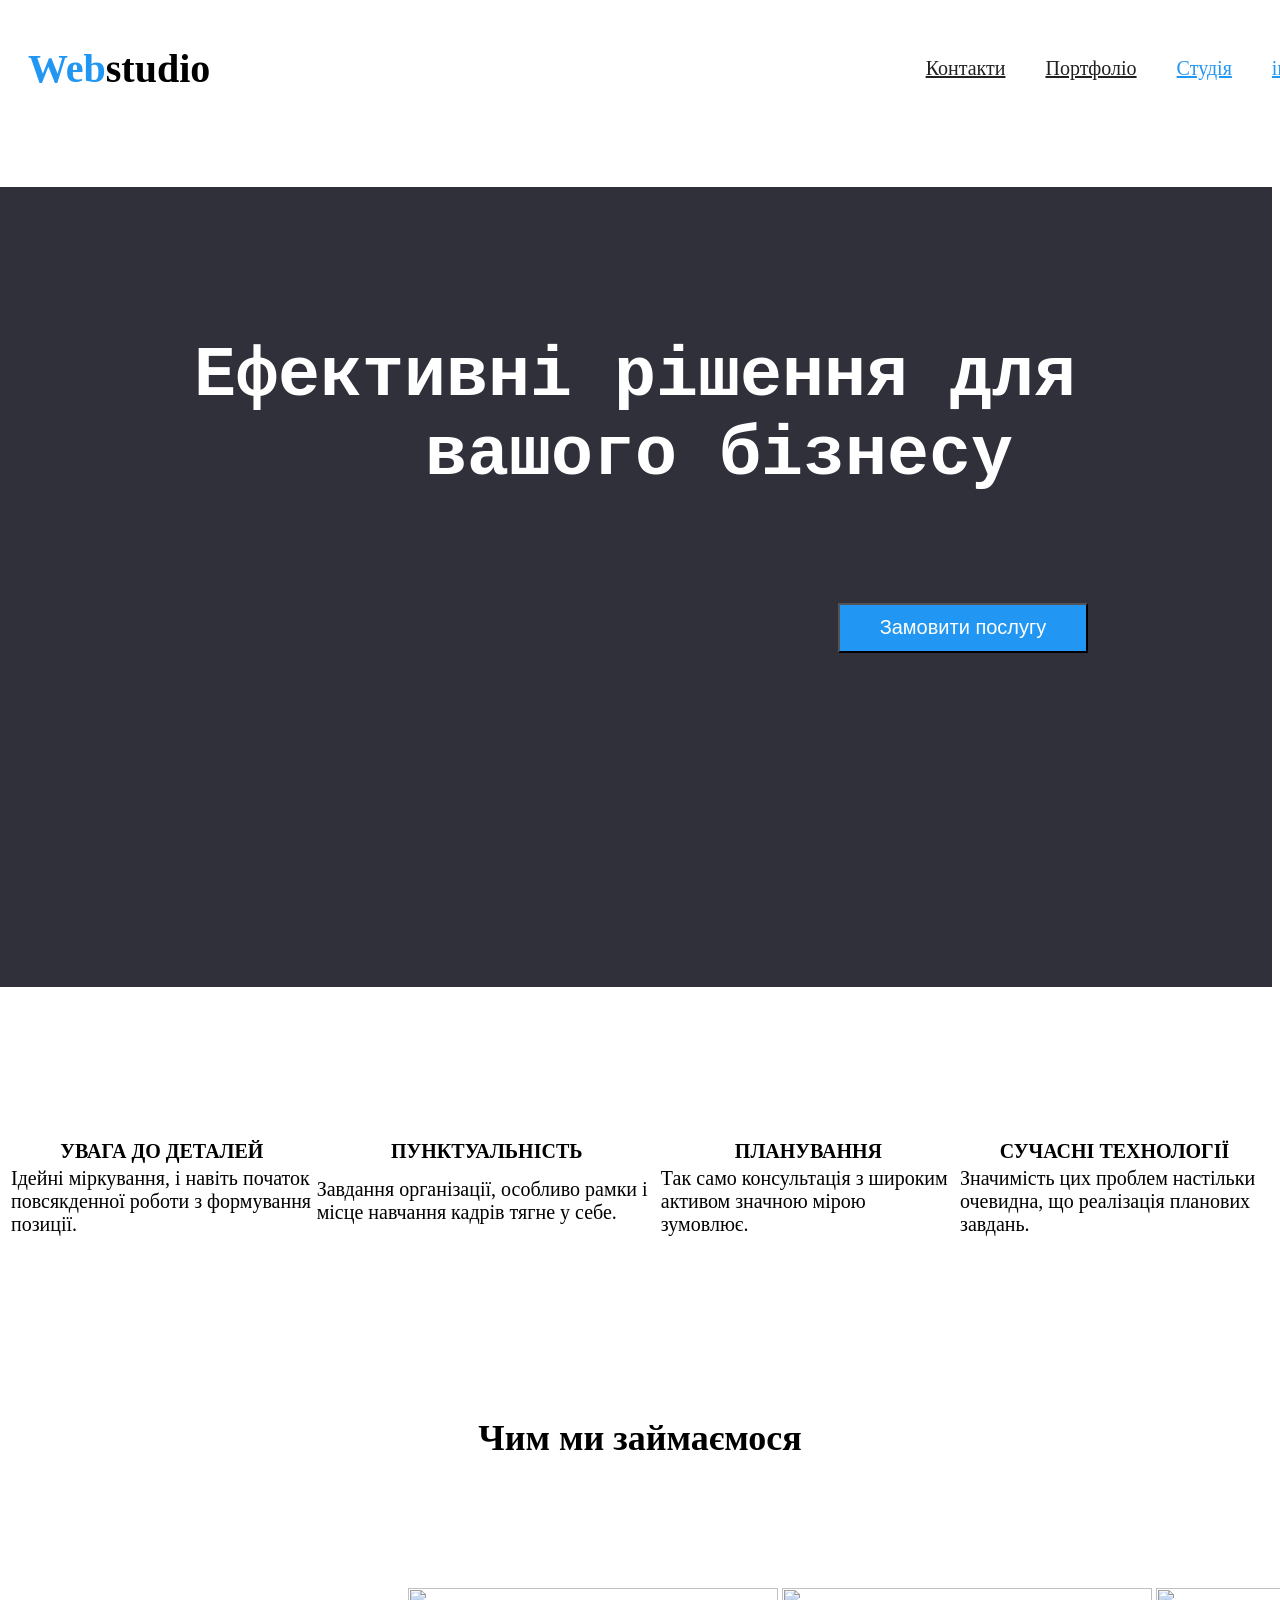
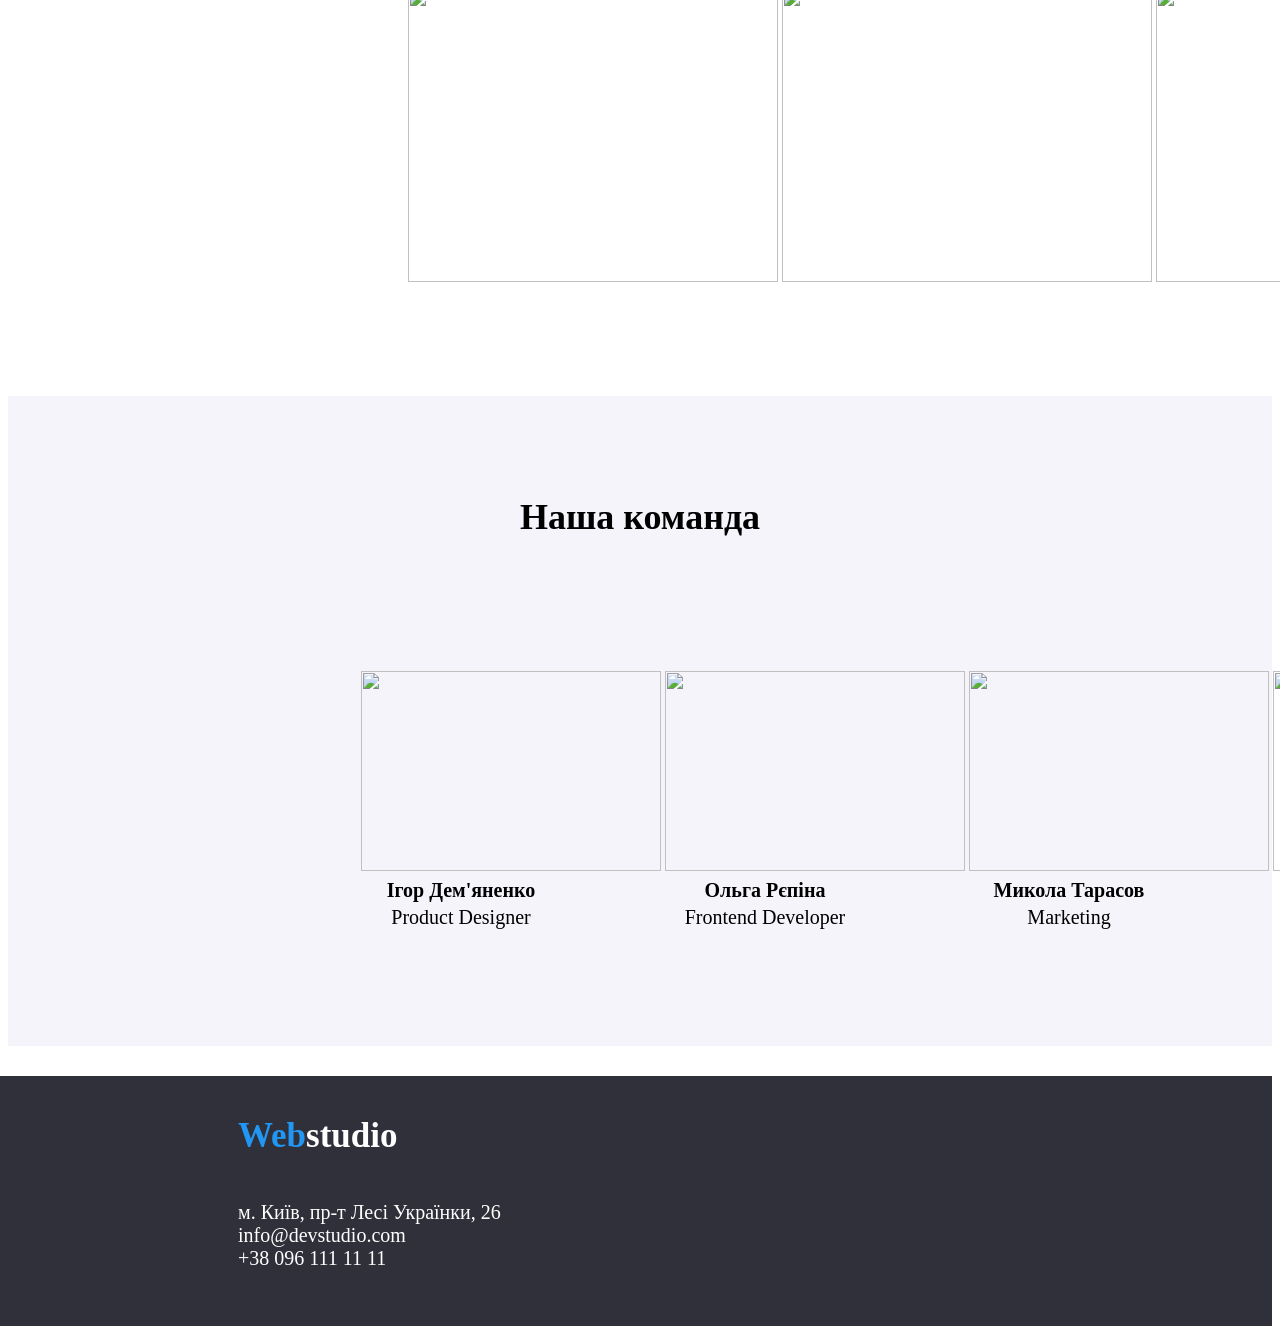
==== index.html @ 58f43c47 "Rename Index.html to index.html" ====
<!DOCTYPE html>
<html lang="en">
<head>
    <meta charset="UTF-8">
    <meta name="viewport" content="width=device-width, initial-scale=1.0">
    <title>Document</title>
    <link rel="stylesheet" href="style.css">
   
</head>
<body>
    <header>
        <h1><span>Web</span>studio</h1>
        <nav>
            <ul class="menu">
                <li><a href="" class="BlackText">Контакти</a></li>
                <li><a href="" class="BlackText">Портфоліо</a></li>
                <li><a href="" class="BlueText">Студія</a></li>
                <li><a href="" class="BlueText">info@devstudio.com</a></li>
                <li><a href="" class="BlackText">+38 096 111 11 11</a></li>
            </ul>
        </nav>
    </header>
    <main>
        <section class="SectionOne">
            <pre><h2 class="H2Text">Ефективні рішення для
    вашого бізнесу</h2></pre>
            <a href="https://bi-serv.com/" target="_blank">
                <button type="button"><p>Замовити послугу</p></button></a>
        </section>
        <section class="SectionTwo">
           <div> <table class="TableOne">
                <thead>
                    <tr>
                        <th>УВАГА ДО ДЕТАЛЕЙ</th>
                        <th>ПУНКТУАЛЬНІСТЬ</th>
                        <th>ПЛАНУВАННЯ</th>
                        <th>СУЧАСНІ ТЕХНОЛОГІЇ</th>
                    </tr>
                </thead>
                <tbody>
                    <tr>
                        <td>Ідейні міркування, і навіть початок
                             повсякденної роботи з формування
                              позиції.</td>
                        <td>Завдання організації, особливо рамки
                             і місце навчання кадрів тягне у себе.</td>
                        <td>Так само консультація з широким
                             активом значною мірою зумовлює.</td>
                        <td>Значимість цих проблем настільки
                             очевидна, що реалізація планових
                              завдань.</td>
                    </tr>
                </tbody>
            </table></div>
        </section>
        <section class="SectionThree">
            <h2 class="H2Text2">Чим ми займаємося</h2>
                <img src="01590214fe209b7db875477ca0f844823574082d.jpg"  alt="" class="ImgOne">
                <img src="8dac6a22eff34a388bbc6409758a002e5a58c3ca.jpg"  alt="" class="ImgOne">
                <img src="4ca103f5ff490664ba91f138b9f708e01d65306a.jpg"  alt="" class="ImgOne">
        </section>
        <section class="SectionFour">
            <h2 class="H2Text2">Наша команда</h2>
            <table class="TableTwo">
                <thead>
                    <th><img src="8c1e65c101b0562402f9066520924acac0be8dc7.jpg" width = "300"  height = "200" alt=""></th>
                    <th><img src="cbc143718ed9ff0c05008e3e7ae5285b05efd211.jpg" width = "300"  height = "200" alt=""></th>
                    <th><img src="b9f51817c03fb848ed9dfc89543bbe97156c3661.jpg" width = "300"  height = "200" alt=""></th>
                    <th><img src="335d4d847ff905b2d5f56aa0d2b29aa48e997cd8.jpg" width = "300"  height = "200" alt=""></th>
                </thead>
                <tbody>
                    <th>Ігор Дем'яненко</th>
                    <th>Ольга Рєпіна</th>
                    <th>Микола Тарасов</th>
                    <th>Михайло Єрмаков</th>
                </tbody>
                <tbody>
                    <td>Product Designer</td>
                    <td>Frontend Developer</td>
                    <td>Marketing</td>
                    <td>UI Designer</td>
                </tbody>
            </table>
        </section>
    </main>
    <footer>
        <h3><span>Web</span>studio</h3></span>
        <ul class="menu2">
            <li>м. Київ, пр-т Лесі Українки, 26</li>
            <li>info@devstudio.com</li>
            <li>+38 096 111 11 11</li>
        </ul>
    </footer>
    
</body>
</html>
---- style.css ----
.BlueText {
    color: #2196F3;
}
 .BlackText {
    color: #212121;
 }
 
 .SectionOne {
    background-color: #2F303A;
    background-position: center;
    margin-left: -10px;
    width: auto;
    height: 800px;
    
 }

.H2Text2 {
   text-align: center;
   font-size: 36px;
   position: relative;
   top: 100px;
 }

 button {
     margin-left: 840px;
     margin-top: 200px;
     background-color: #2196F3;
     width: 250px;
     height: 50px;
     top: 430px;
     background-position: center;


 }

 .H2Text {
    color: #FFFFFF;
    font-size: 70px;
    position: relative;
    top: 150px;
   
   text-align: center;
    
 }

 header {
    font-size: 20px;
    display: flex;
    align-items: center;
    justify-content: space-between;
    padding: 10px 20px;
    width: 1600px;
    
 }

 .menu {
    list-style: none;
    display: flex;
    gap: 40px;
   
 }

 .ImgOne {
    width: 370px;
    height: 294px;
    
    left: 400px;
    
 }

 footer {
    background: #2F303A;
    color: #FFFFFF;
    width: a;
    height: 250px;
    
    margin-left: -10px;
 }

 .menu2 {
    list-style: none;
    display: block;
    font-size: 20px;
 }

 h3 {
    margin-left: 40px;
    margin-top: 30px;
    font-size: 35px;
 }
 
 p {
    color: #FFFFFF;
    font-size: 20px;
    text-align: center;
    margin-top: 10px;
 }

 h3>span {
   color: #2196F3;
 }

  h1>span {
   color: #2196F3;
 }

 .SectionTwo {
   height: 300px;
 }

 .SectionFour {
   background: #F5F4FA;
   height: 650px;
 }

 img {
   position: relative;
   top: 200px;
   left: 350px;
 }

 .TableOne {
   position: relative;
   top: 150px;
   font-size: 20px;
 }

 .SectionThree {
   height: 650px;
 }

 .TableTwo tbody {
   position: relative;
   left: 300px;
   top: 200px;
   font-size: 20px;
   text-align: center;
 }

 footer h3 {
   position: relative;
   left: 200px;
   top: 40px;
 }

  footer .menu2 {
   position: relative;
   left: 200px;
   top: 50px;
 }

 h3 {
   width: 201px;
 }
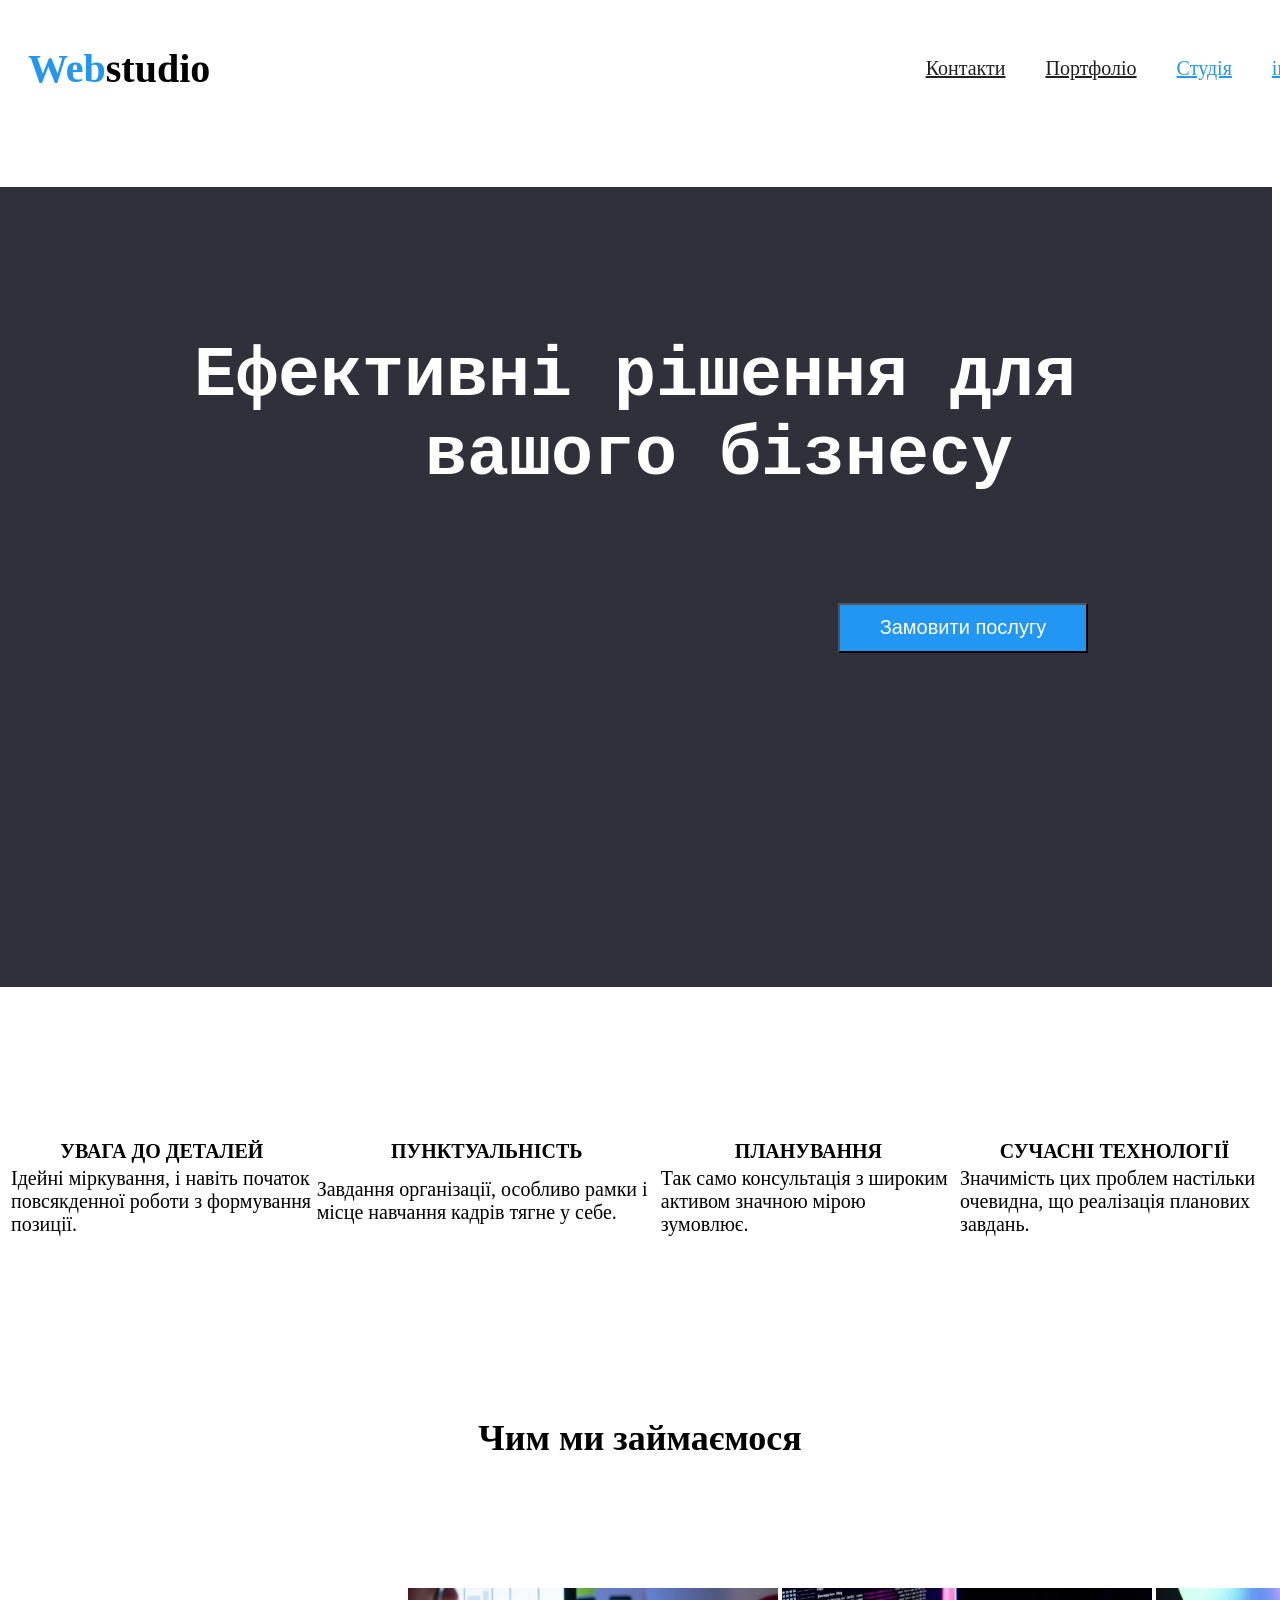
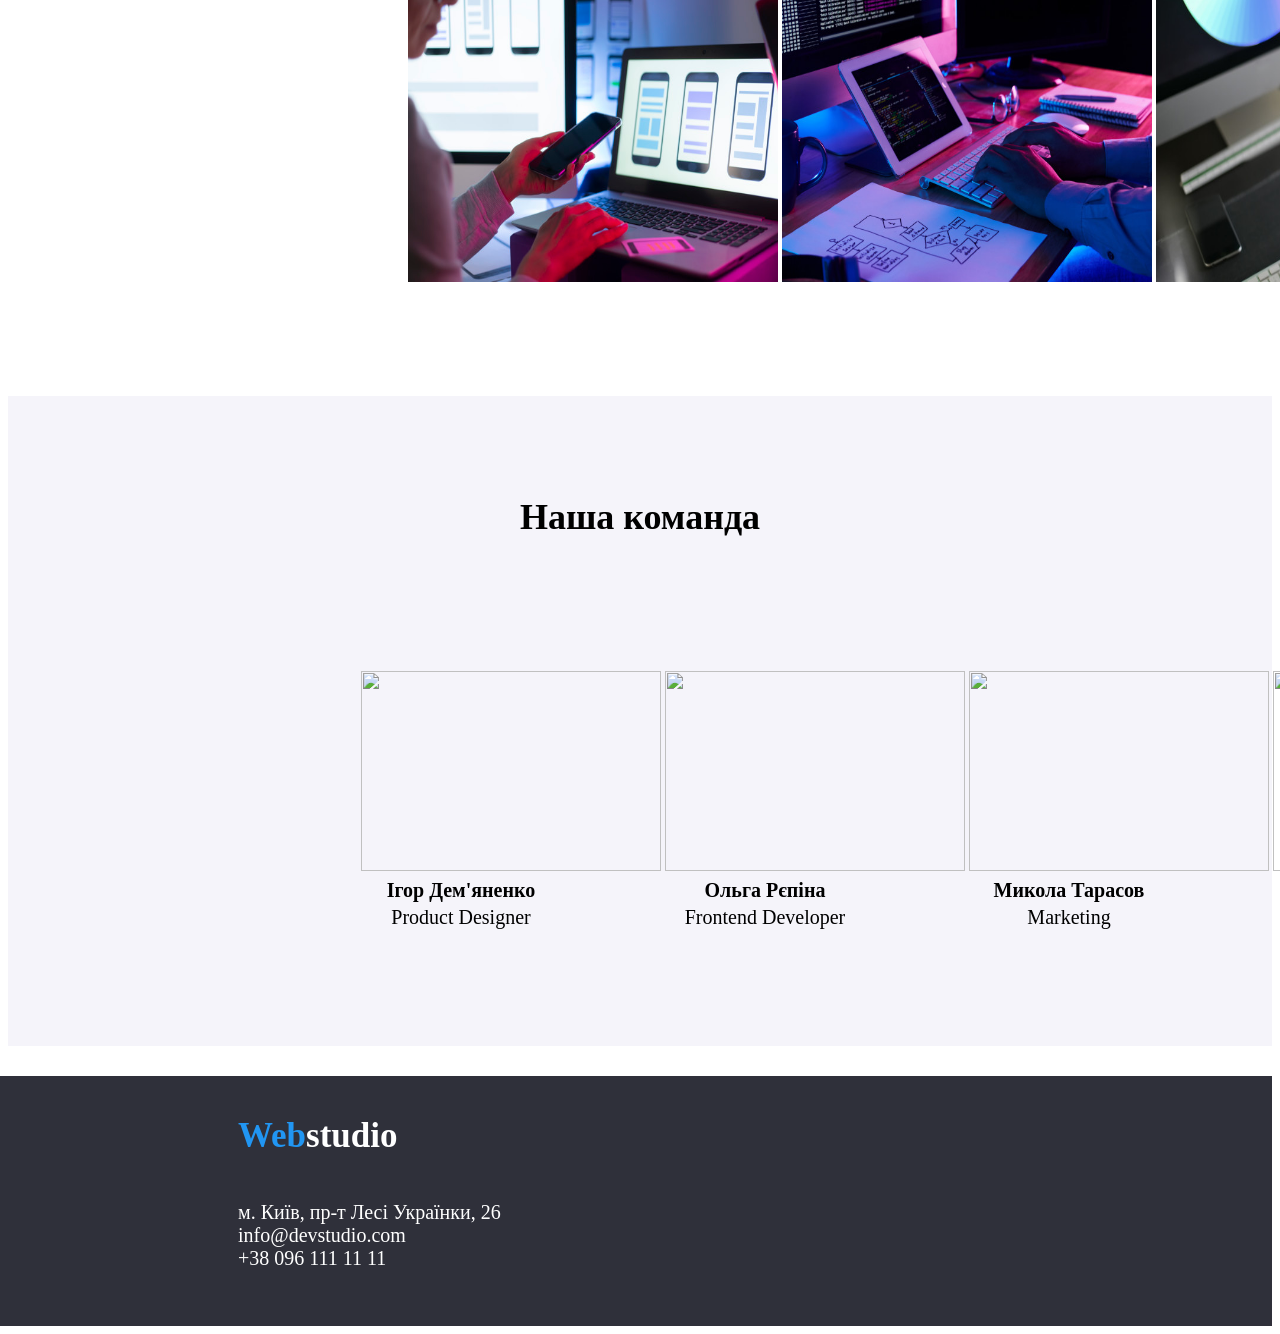
==== commit c38ddada: "sixth" ====
--- a/index.html
+++ b/index.html
@@ -5,6 +5,7 @@
     <meta name="viewport" content="width=device-width, initial-scale=1.0">
     <title>Document</title>
     <link rel="stylesheet" href="style.css">
+    
    
 </head>
 <body>
@@ -55,18 +56,18 @@
         </section>
         <section class="SectionThree">
             <h2 class="H2Text2">Чим ми займаємося</h2>
-                <img src="01590214fe209b7db875477ca0f844823574082d.jpg"  alt="" class="ImgOne">
-                <img src="8dac6a22eff34a388bbc6409758a002e5a58c3ca.jpg"  alt="" class="ImgOne">
-                <img src="4ca103f5ff490664ba91f138b9f708e01d65306a.jpg"  alt="" class="ImgOne">
+                <img src="Images/01590214fe209b7db875477ca0f844823574082d.jpg"  alt="" class="ImgOne">
+                <img src="Images/8dac6a22eff34a388bbc6409758a002e5a58c3ca.jpg"  alt="" class="ImgOne">
+                <img src="Images/4ca103f5ff490664ba91f138b9f708e01d65306a.jpg"  alt="" class="ImgOne">
         </section>
         <section class="SectionFour">
             <h2 class="H2Text2">Наша команда</h2>
             <table class="TableTwo">
                 <thead>
-                    <th><img src="8c1e65c101b0562402f9066520924acac0be8dc7.jpg" width = "300"  height = "200" alt=""></th>
-                    <th><img src="cbc143718ed9ff0c05008e3e7ae5285b05efd211.jpg" width = "300"  height = "200" alt=""></th>
-                    <th><img src="b9f51817c03fb848ed9dfc89543bbe97156c3661.jpg" width = "300"  height = "200" alt=""></th>
-                    <th><img src="335d4d847ff905b2d5f56aa0d2b29aa48e997cd8.jpg" width = "300"  height = "200" alt=""></th>
+                    <th><img src="Images/8c1e65c101b0562402f9066520924acac0be8dc7.jpg" width = "300"  height = "200" alt=""></th>
+                    <th><img src="Images/cbc143718ed9ff0c05008e3e7ae5285b05efd211.jpg" width = "300"  height = "200" alt=""></th>
+                    <th><img src="Images/b9f51817c03fb848ed9dfc89543bbe97156c3661.jpg" width = "300"  height = "200" alt=""></th>
+                    <th><img src="Images/335d4d847ff905b2d5f56aa0d2b29aa48e997cd8.jpg" width = "300"  height = "200" alt=""></th>
                 </thead>
                 <tbody>
                     <th>Ігор Дем'яненко</th>
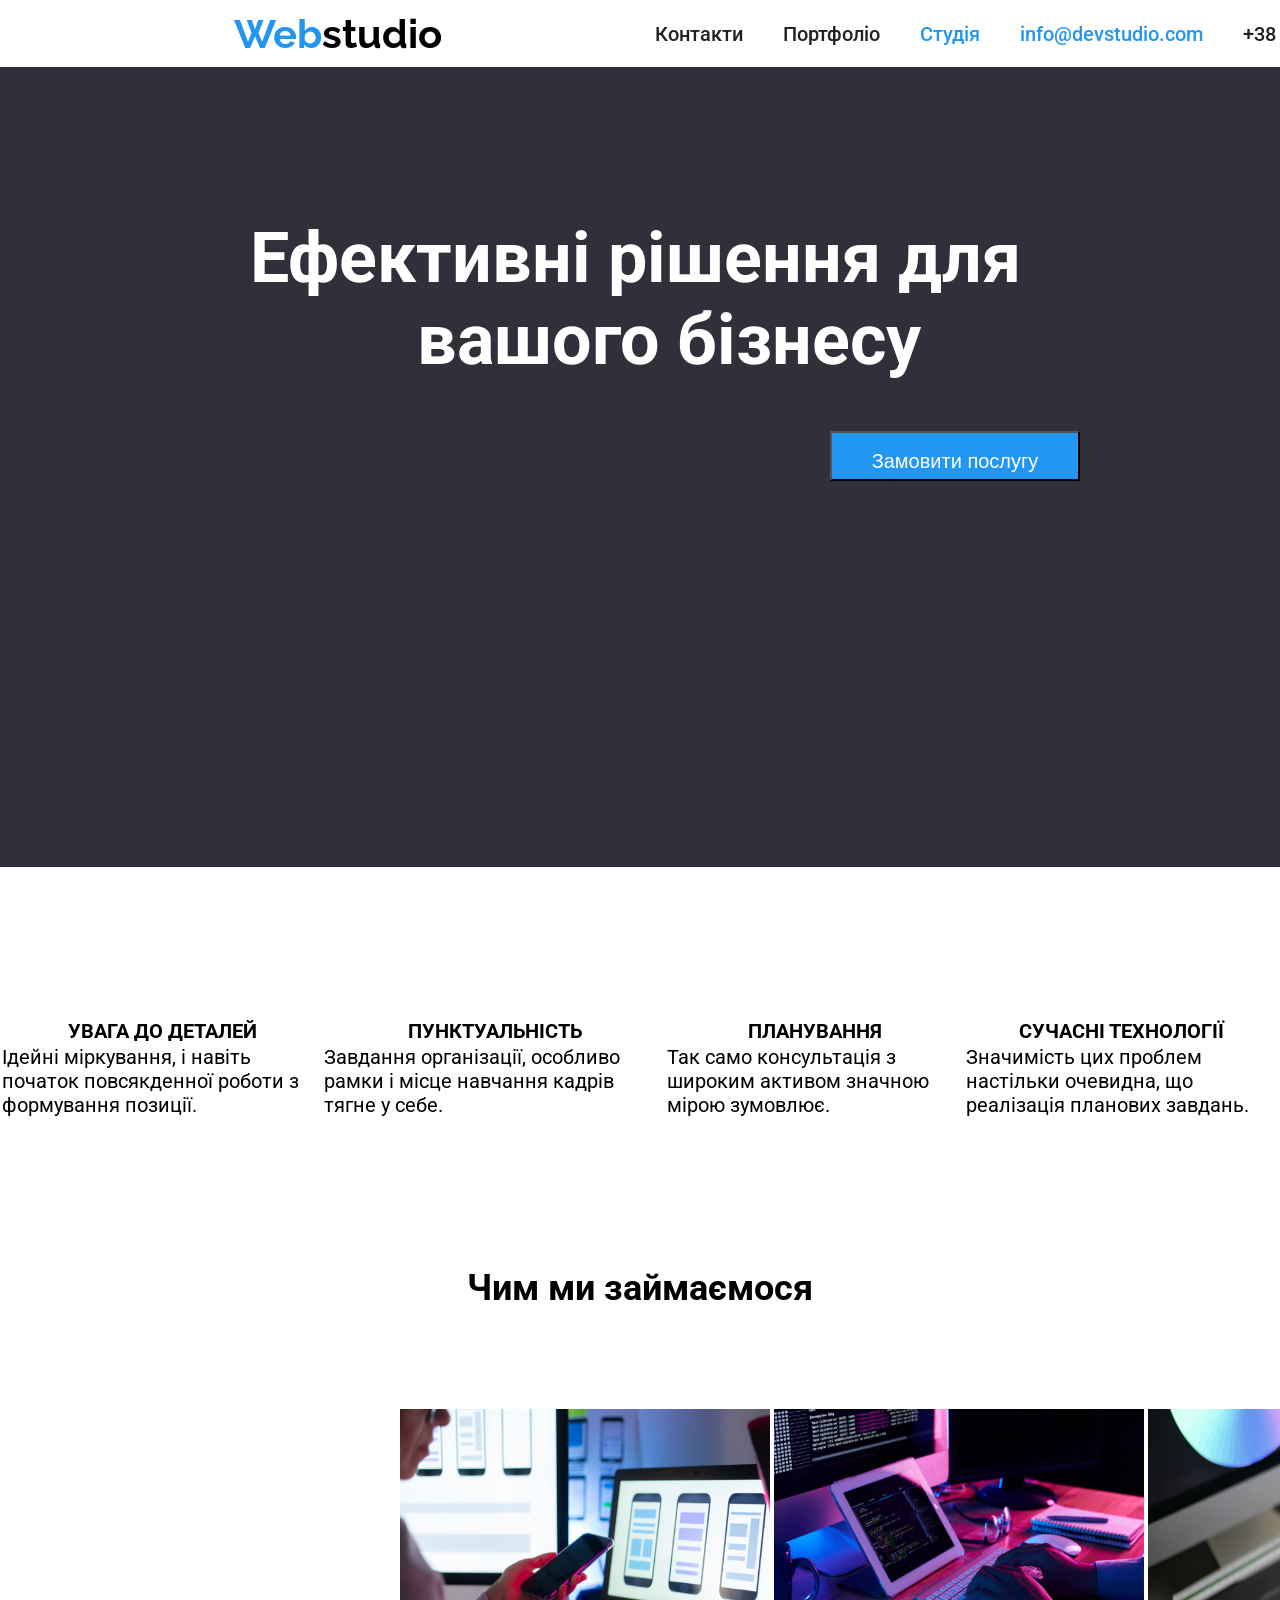
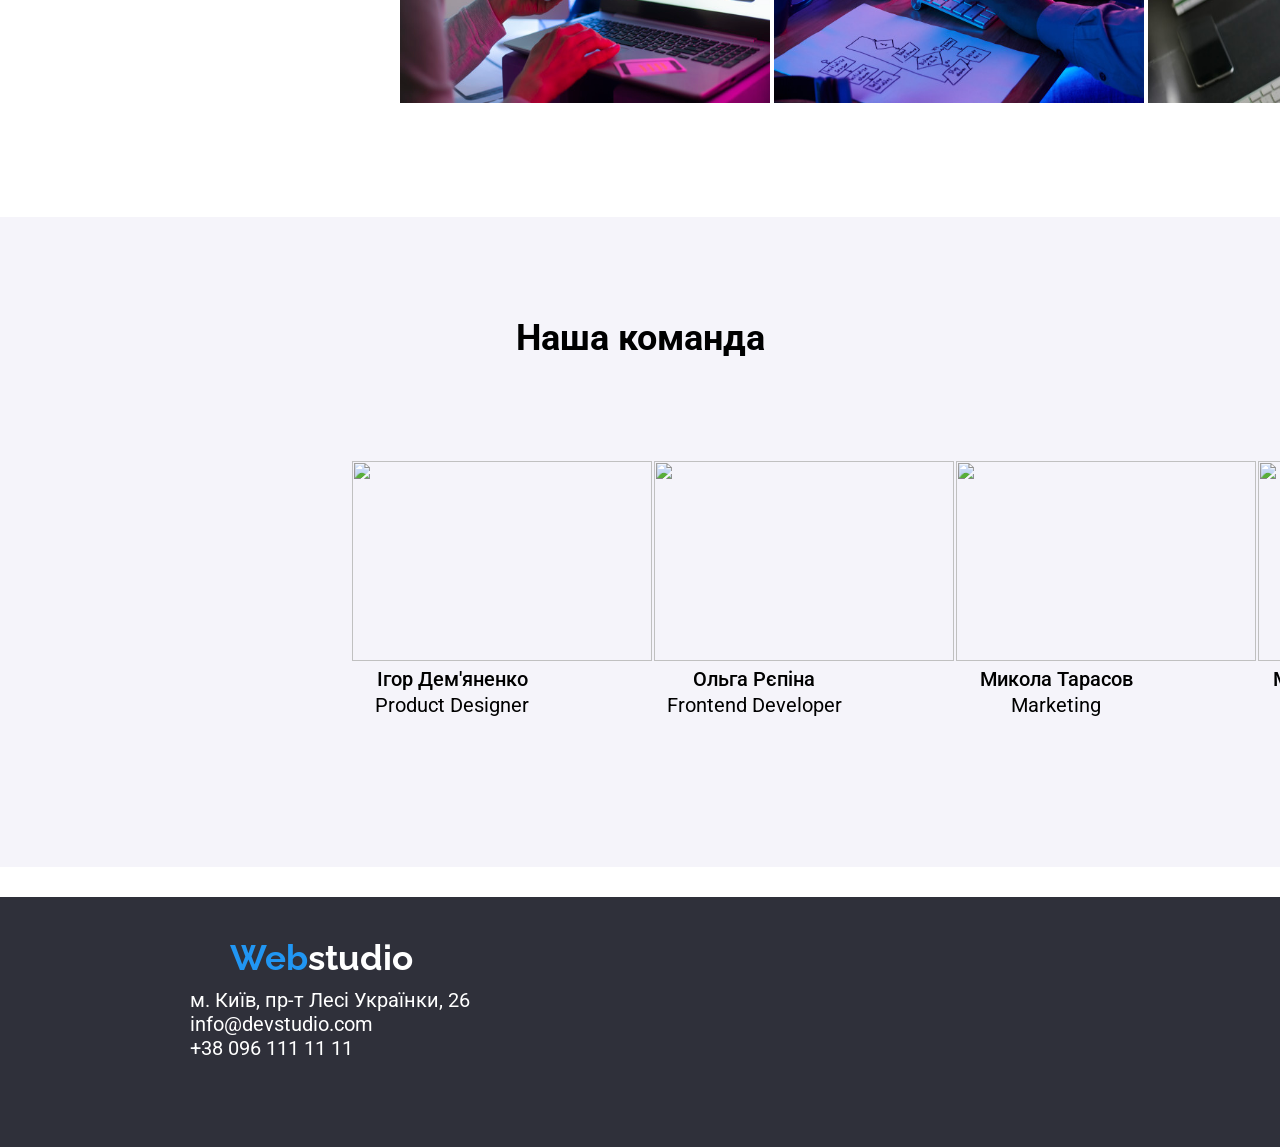
==== commit 70a4ae78: "eightth" ====
--- a/index.html
+++ b/index.html
@@ -5,7 +5,8 @@
     <meta name="viewport" content="width=device-width, initial-scale=1.0">
     <title>Document</title>
     <link rel="stylesheet" href="style.css">
-    
+    <link href="https://fonts.googleapis.com/css2?family=Roboto:ital,wght@0,100..900;1,100..900&display=swap" rel="stylesheet">
+    <link href="https://fonts.googleapis.com/css2?family=Raleway:ital,wght@0,100..900;1,100..900&family=Roboto:ital,wght@0,100..900;1,100..900&display=swap" rel="stylesheet">
    
 </head>
 <body>
@@ -32,10 +33,10 @@
            <div> <table class="TableOne">
                 <thead>
                     <tr>
-                        <th>УВАГА ДО ДЕТАЛЕЙ</th>
-                        <th>ПУНКТУАЛЬНІСТЬ</th>
-                        <th>ПЛАНУВАННЯ</th>
-                        <th>СУЧАСНІ ТЕХНОЛОГІЇ</th>
+                        <th class="th-body-galuz">УВАГА ДО ДЕТАЛЕЙ</th>
+                        <th class="th-body-galuz">ПУНКТУАЛЬНІСТЬ</th>
+                        <th class="th-body-galuz">ПЛАНУВАННЯ</th>
+                        <th class="th-body-galuz">СУЧАСНІ ТЕХНОЛОГІЇ</th>
                     </tr>
                 </thead>
                 <tbody>
@@ -70,10 +71,10 @@
                     <th><img src="Images/335d4d847ff905b2d5f56aa0d2b29aa48e997cd8.jpg" width = "300"  height = "200" alt=""></th>
                 </thead>
                 <tbody>
-                    <th>Ігор Дем'яненко</th>
-                    <th>Ольга Рєпіна</th>
-                    <th>Микола Тарасов</th>
-                    <th>Михайло Єрмаков</th>
+                    <th class="th-body">Ігор Дем'яненко</th>
+                    <th class="th-body">Ольга Рєпіна</th>
+                    <th class="th-body">Микола Тарасов</th>
+                    <th class="th-body">Михайло Єрмаков</th>
                 </tbody>
                 <tbody>
                     <td>Product Designer</td>
--- a/style.css
+++ b/style.css
@@ -1,3 +1,45 @@
+* {
+  margin: 0;
+  padding: 0;
+
+}
+
+th,h2 {
+  font-family: "Roboto", sans-serif;
+  font-optical-sizing: auto;
+  font-weight: 700;
+  font-style: normal;
+  font-variation-settings:
+    "wdth" 100;
+}
+
+td, li {
+    font-family: "Roboto", sans-serif;
+  font-optical-sizing: auto;
+  font-weight: 400;
+  font-style: normal;
+  font-variation-settings:
+    "wdth" 100;
+}
+
+.th-body,a {
+  font-family: "Roboto", sans-serif;
+  font-optical-sizing: auto;
+  font-weight: 500;
+  font-style: normal;
+  font-variation-settings:
+  "wdth" 100;
+}
+
+.th-body-galuz {
+    font-family: "Roboto", sans-serif;
+  font-optical-sizing: auto;
+  font-weight: 700;
+  font-style: normal;
+  font-variation-settings:
+    "wdth" 100;
+}
+
 .BlueText {
     color: #2196F3;
 }
@@ -47,7 +89,7 @@
     font-size: 20px;
     display: flex;
     align-items: center;
-    justify-content: space-between;
+    justify-content: space-evenly;
     padding: 10px 20px;
     width: 1600px;
     
@@ -152,5 +194,41 @@
  h3 {
    width: 201px;
  }
+ :root {
+  --accent-color: #2196F3;
+
+}
+:root {
+
+  --white-color: #FFFFFF;
+
+}
+
+:root {
+  --main-text-color: #212121;
+
+}
+
+:root {
+  --background-color: #F5F4FA;
+
+}
+:root {
+  --dark-bg-color: #2F303A;
+
+}
+
+h1,h3 {
+    font-family: "Raleway", sans-serif;
+  font-optical-sizing: auto;
+  font-weight: 700;
+  font-style: normal;
+}
+
+a {
+  text-decoration: none;
+}
+
+
 
  
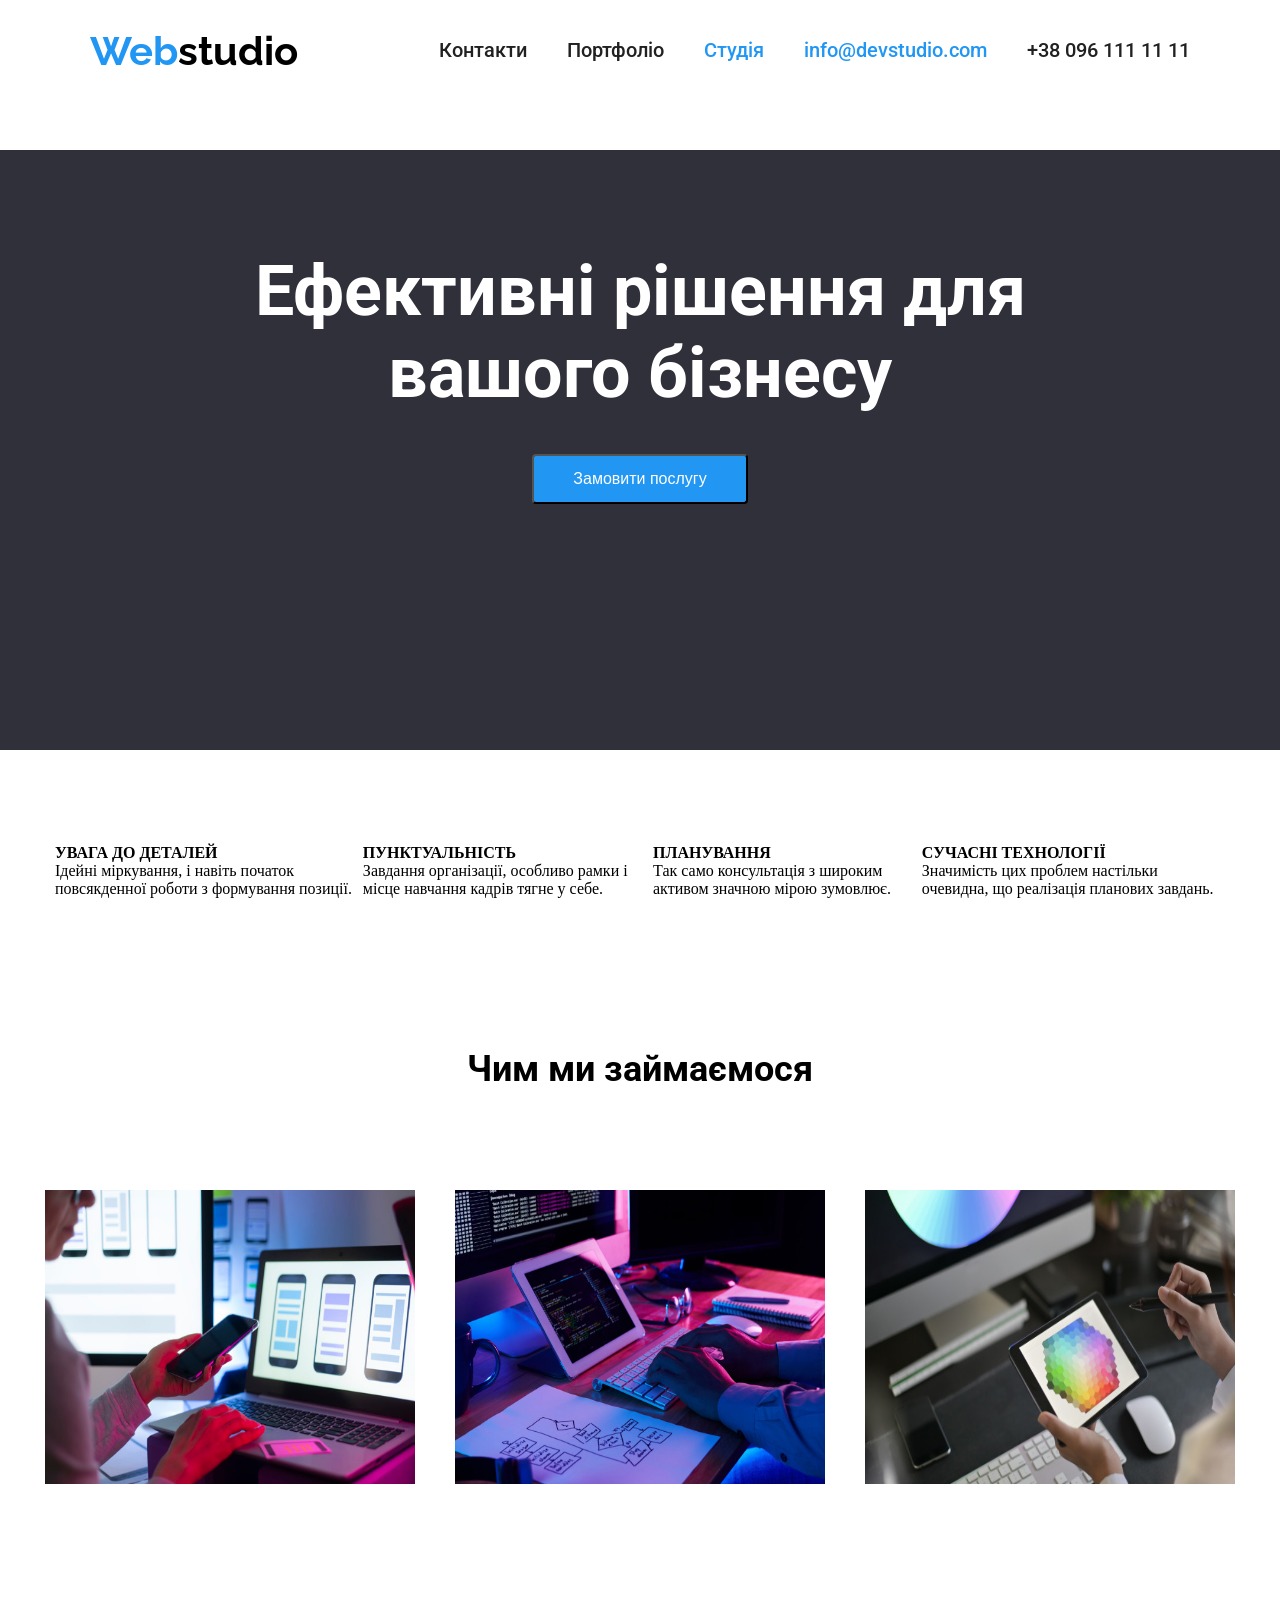
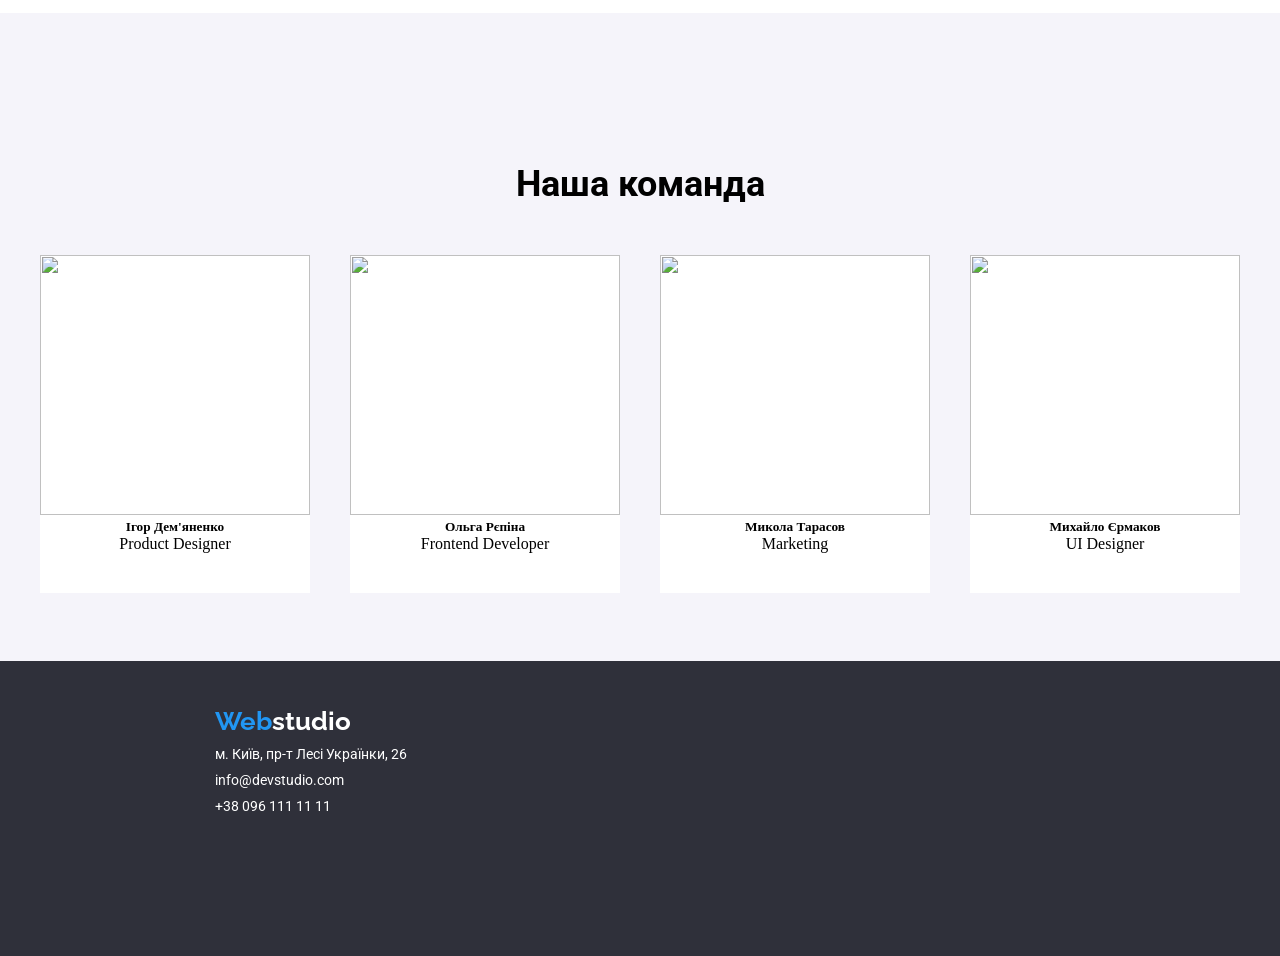
==== commit dd059de5: "nineth" ====
--- a/index.html
+++ b/index.html
@@ -7,10 +7,11 @@
     <link rel="stylesheet" href="style.css">
     <link href="https://fonts.googleapis.com/css2?family=Roboto:ital,wght@0,100..900;1,100..900&display=swap" rel="stylesheet">
     <link href="https://fonts.googleapis.com/css2?family=Raleway:ital,wght@0,100..900;1,100..900&family=Roboto:ital,wght@0,100..900;1,100..900&display=swap" rel="stylesheet">
-   
+    <link rel="stylesheet" href="./normalize.css">
 </head>
 <body>
-    <header>
+    <div class="container">
+    <header class="container-header">
         <h1><span>Web</span>studio</h1>
         <nav>
             <ul class="menu">
@@ -22,77 +23,88 @@
             </ul>
         </nav>
     </header>
-    <main>
+    <main class="container-main">
         <section class="SectionOne">
-            <pre><h2 class="H2Text">Ефективні рішення для
-    вашого бізнесу</h2></pre>
+            <div class="h2-title"><h2 class="H2Text">Ефективні рішення для вашого бізнесу</h2></div>
             <a href="https://bi-serv.com/" target="_blank">
-                <button type="button"><p>Замовити послугу</p></button></a>
+                <div class="button"><button type="button"><p>Замовити послугу</p></button></div></a>
         </section>
-        <section class="SectionTwo">
-           <div> <table class="TableOne">
-                <thead>
-                    <tr>
-                        <th class="th-body-galuz">УВАГА ДО ДЕТАЛЕЙ</th>
-                        <th class="th-body-galuz">ПУНКТУАЛЬНІСТЬ</th>
-                        <th class="th-body-galuz">ПЛАНУВАННЯ</th>
-                        <th class="th-body-galuz">СУЧАСНІ ТЕХНОЛОГІЇ</th>
-                    </tr>
-                </thead>
-                <tbody>
-                    <tr>
-                        <td>Ідейні міркування, і навіть початок
-                             повсякденної роботи з формування
-                              позиції.</td>
-                        <td>Завдання організації, особливо рамки
-                             і місце навчання кадрів тягне у себе.</td>
-                        <td>Так само консультація з широким
-                             активом значною мірою зумовлює.</td>
-                        <td>Значимість цих проблем настільки
-                             очевидна, що реалізація планових
-                              завдань.</td>
-                    </tr>
-                </tbody>
-            </table></div>
+        <section class="SectionTwo"> 
+            <div class="work-description">    
+                <article>
+                    <h4>УВАГА ДО ДЕТАЛЕЙ</h4>
+                   <p>Ідейні міркування, і навіть початок
+                    повсякденної роботи з формування
+                    позиції.</p>
+                </article>
+                <article>
+                    <h4>ПУНКТУАЛЬНІСТЬ</h4>
+                    <p>Завдання організації, особливо рамки
+                    і місце навчання кадрів тягне у себе.</p>
+                </article>
+                <article>
+                    <h4>ПЛАНУВАННЯ</h4>
+                    <p>Так само консультація з широким
+                    активом значною мірою зумовлює.</p>
+                </article>      
+                <article>
+                    <h4>СУЧАСНІ ТЕХНОЛОГІЇ</h4>
+                    <p>Значимість цих проблем настільки
+                    очевидна, що реалізація планових
+                    завдань.</p>
+                </article>
+            </div>
         </section>
         <section class="SectionThree">
-            <h2 class="H2Text2">Чим ми займаємося</h2>
-                <img src="Images/01590214fe209b7db875477ca0f844823574082d.jpg"  alt="" class="ImgOne">
-                <img src="Images/8dac6a22eff34a388bbc6409758a002e5a58c3ca.jpg"  alt="" class="ImgOne">
-                <img src="Images/4ca103f5ff490664ba91f138b9f708e01d65306a.jpg"  alt="" class="ImgOne">
+            <h2 class="H2Text3">Чим ми займаємося</h2>
+            <div class="work">   
+                <img src="Images/01590214fe209b7db875477ca0f844823574082d.jpg"  alt="" class="img-work">
+                <img src="Images/8dac6a22eff34a388bbc6409758a002e5a58c3ca.jpg"  alt="" class="img-work">
+                <img src="Images/4ca103f5ff490664ba91f138b9f708e01d65306a.jpg"  alt="" class="img-work">
+            </div> 
         </section>
         <section class="SectionFour">
             <h2 class="H2Text2">Наша команда</h2>
-            <table class="TableTwo">
-                <thead>
-                    <th><img src="Images/8c1e65c101b0562402f9066520924acac0be8dc7.jpg" width = "300"  height = "200" alt=""></th>
-                    <th><img src="Images/cbc143718ed9ff0c05008e3e7ae5285b05efd211.jpg" width = "300"  height = "200" alt=""></th>
-                    <th><img src="Images/b9f51817c03fb848ed9dfc89543bbe97156c3661.jpg" width = "300"  height = "200" alt=""></th>
-                    <th><img src="Images/335d4d847ff905b2d5f56aa0d2b29aa48e997cd8.jpg" width = "300"  height = "200" alt=""></th>
-                </thead>
-                <tbody>
-                    <th class="th-body">Ігор Дем'яненко</th>
-                    <th class="th-body">Ольга Рєпіна</th>
-                    <th class="th-body">Микола Тарасов</th>
-                    <th class="th-body">Михайло Єрмаков</th>
-                </tbody>
-                <tbody>
-                    <td>Product Designer</td>
-                    <td>Frontend Developer</td>
-                    <td>Marketing</td>
-                    <td>UI Designer</td>
-                </tbody>
-            </table>
+        <div class="team-container">
+            <div class="article-member">
+                <article class="member">
+                <img src="Images/8c1e65c101b0562402f9066520924acac0be8dc7.jpg" width = "270"  height = "260" alt="">
+                <h5>Ігор Дем'яненко</h5>
+                <p>Product Designer</p>
+            </article>
+            </div>
+            <div class="article-member">
+                <article class="member">
+                <img src="Images/cbc143718ed9ff0c05008e3e7ae5285b05efd211.jpg" width = "270"  height = "260" alt="">
+                <h5>Ольга Рєпіна</h5>
+                <p>Frontend Developer</p>
+            </article>
+            </div>
+            <div class="article-member">
+                <article class="member">
+                <img src="Images/b9f51817c03fb848ed9dfc89543bbe97156c3661.jpg" width = "270"  height = "260" alt="">
+                <h5>Микола Тарасов</h5>
+                <p>Marketing</p>
+            </article>
+            </div>
+            <div class="article-member">
+                <article class="member">
+                <img src="Images/335d4d847ff905b2d5f56aa0d2b29aa48e997cd8.jpg" width = "270"  height = "260" alt="">
+                <h5>Михайло Єрмаков</h5>
+                <p>UI Designer</p>
+            </article>
+            </div>
+        </div>
         </section>
     </main>
-    <footer>
-        <h3><span>Web</span>studio</h3></span>
+    <footer class="container-footer">
+        <h3 class="logo"><span>Web</span>studio</h3>
         <ul class="menu2">
-            <li>м. Київ, пр-т Лесі Українки, 26</li>
-            <li>info@devstudio.com</li>
-            <li>+38 096 111 11 11</li>
+            <li class="menu2-li">м. Київ, пр-т Лесі Українки, 26</li>
+            <li class="menu2-li">info@devstudio.com</li>
+            <li class="menu2-li">+38 096 111 11 11</li>
         </ul>
     </footer>
-    
+    </div>
 </body>
 </html>
--- a/style.css
+++ b/style.css
@@ -1,44 +1,33 @@
 * {
-  margin: 0;
-  padding: 0;
-
-}
-
-th,h2 {
+  margin: 0 0;
+  padding: 0 0;
+}
+
+h2 {
   font-family: "Roboto", sans-serif;
   font-optical-sizing: auto;
   font-weight: 700;
   font-style: normal;
-  font-variation-settings:
-    "wdth" 100;
-}
-
-td, li {
+  
+}
+
+ li {
     font-family: "Roboto", sans-serif;
   font-optical-sizing: auto;
   font-weight: 400;
   font-style: normal;
-  font-variation-settings:
-    "wdth" 100;
-}
-
-.th-body,a {
+  
+}
+
+a {
   font-family: "Roboto", sans-serif;
   font-optical-sizing: auto;
   font-weight: 500;
   font-style: normal;
-  font-variation-settings:
-  "wdth" 100;
-}
-
-.th-body-galuz {
-    font-family: "Roboto", sans-serif;
-  font-optical-sizing: auto;
-  font-weight: 700;
-  font-style: normal;
-  font-variation-settings:
-    "wdth" 100;
-}
+  
+}
+
+
 
 .BlueText {
     color: #2196F3;
@@ -49,50 +38,75 @@
  
  .SectionOne {
     background-color: #2F303A;
-    background-position: center;
-    margin-left: -10px;
-    width: auto;
-    height: 800px;
+    height: 600px;
     
  }
 
 .H2Text2 {
    text-align: center;
    font-size: 36px;
-   position: relative;
-   top: 100px;
+   padding-top: 150px;
+ }
+
+ .img-work {
+  width: 370px;
+  height: 294px;
+  
+ }
+
+ .work {
+  display: flex;
+  justify-content: center;
+  gap: 40px;
+  margin-top: 100px;
+ }
+
+ .H2Text3 {
+  text-align: center;
+  font-size: 36px;
+  margin-top: 150px;
+ }
+
+
+
+ .H2Text {
+  color: #FFFFFF;
+  font-size: 70px;
+  flex-wrap: wrap;
+  width: 100%;
+  max-width: 800px; 
+  margin-top: 100px;
+ }
+
+ .button {
+  display: flex;
+  justify-content: center;
  }
 
  button {
-     margin-left: 840px;
-     margin-top: 200px;
-     background-color: #2196F3;
-     width: 250px;
-     height: 50px;
-     top: 430px;
-     background-position: center;
-
-
- }
-
- .H2Text {
-    color: #FFFFFF;
-    font-size: 70px;
-    position: relative;
-    top: 150px;
-   
-   text-align: center;
-    
+  margin: 40px;
+  width: 216px;
+  height: 50px;
+  border-radius: 4px;
+  background-color: #2196F3;
+  color: #FFFFFF;
+  font-size: 16px;
+ }
+
+ .h2-title {
+  text-align: center;
+  display: flex;
+  justify-content: center;
+  margin-top: 50px;
  }
 
  header {
     font-size: 20px;
     display: flex;
     align-items: center;
-    justify-content: space-evenly;
+    justify-content: space-around;
     padding: 10px 20px;
-    width: 1600px;
-    
+    height: 80px;
  }
 
  .menu {
@@ -102,41 +116,36 @@
    
  }
 
- .ImgOne {
-    width: 370px;
-    height: 294px;
-    
-    left: 400px;
-    
- }
+
 
  footer {
     background: #2F303A;
     color: #FFFFFF;
-    width: a;
+    padding-top: 45px;
     height: 250px;
-    
-    margin-left: -10px;
  }
 
  .menu2 {
     list-style: none;
     display: block;
     font-size: 20px;
- }
-
- h3 {
-    margin-left: 40px;
-    margin-top: 30px;
-    font-size: 35px;
- }
- 
- p {
-    color: #FFFFFF;
-    font-size: 20px;
-    text-align: center;
+    margin-left: 215px;
     margin-top: 10px;
  }
+
+  .menu2-li{
+    margin-top: 10px;
+    font-family: Roboto;
+    font-weight: 400;
+    font-size: 14px;
+  }
+
+.logo {
+  display: flex;
+  margin-left: 215px;
+  font-size: 26px;
+}
+
 
  h3>span {
    color: #2196F3;
@@ -146,54 +155,51 @@
    color: #2196F3;
  }
 
- .SectionTwo {
-   height: 300px;
+ .Sectiontwo {
+  height: 225px;
+ }
+
+ .SectionThree {
+   height: 565px;
+   
  }
 
  .SectionFour {
-   background: #F5F4FA;
-   height: 650px;
- }
-
- img {
-   position: relative;
-   top: 200px;
-   left: 350px;
- }
-
- .TableOne {
-   position: relative;
-   top: 150px;
-   font-size: 20px;
- }
-
- .SectionThree {
-   height: 650px;
- }
-
- .TableTwo tbody {
-   position: relative;
-   left: 300px;
-   top: 200px;
-   font-size: 20px;
-   text-align: center;
- }
-
- footer h3 {
-   position: relative;
-   left: 200px;
-   top: 40px;
- }
-
-  footer .menu2 {
-   position: relative;
-   left: 200px;
-   top: 50px;
- }
-
- h3 {
-   width: 201px;
- }
+  height: 648px;
+  background-color: #F5F4FA;
+ }
+
+.team-container {
+  display: flex;
+  justify-content: center;
+  align-items: center;
+  margin-top: 50px;
+  gap: 40px;
+  
+}
+
+.article-member {
+  text-align: center;
+  background-color: #FFFFFF;
+  padding-bottom: 40px;
+  
+}
+
+.work-description {
+  width: 100%;
+  max-width: 1170px;
+  margin: 0 auto;
+  margin-top: 94px;
+  margin-bottom: 94px;
+  display: flex;
+  justify-content: space-between;
+}
+
+
+
+
+
+
  :root {
   --accent-color: #2196F3;
 
@@ -219,7 +225,7 @@
 }
 
 h1,h3 {
-    font-family: "Raleway", sans-serif;
+  font-family: "Raleway", sans-serif;
   font-optical-sizing: auto;
   font-weight: 700;
   font-style: normal;
@@ -231,4 +237,8 @@
 
 
 
+
+
+
+
  
